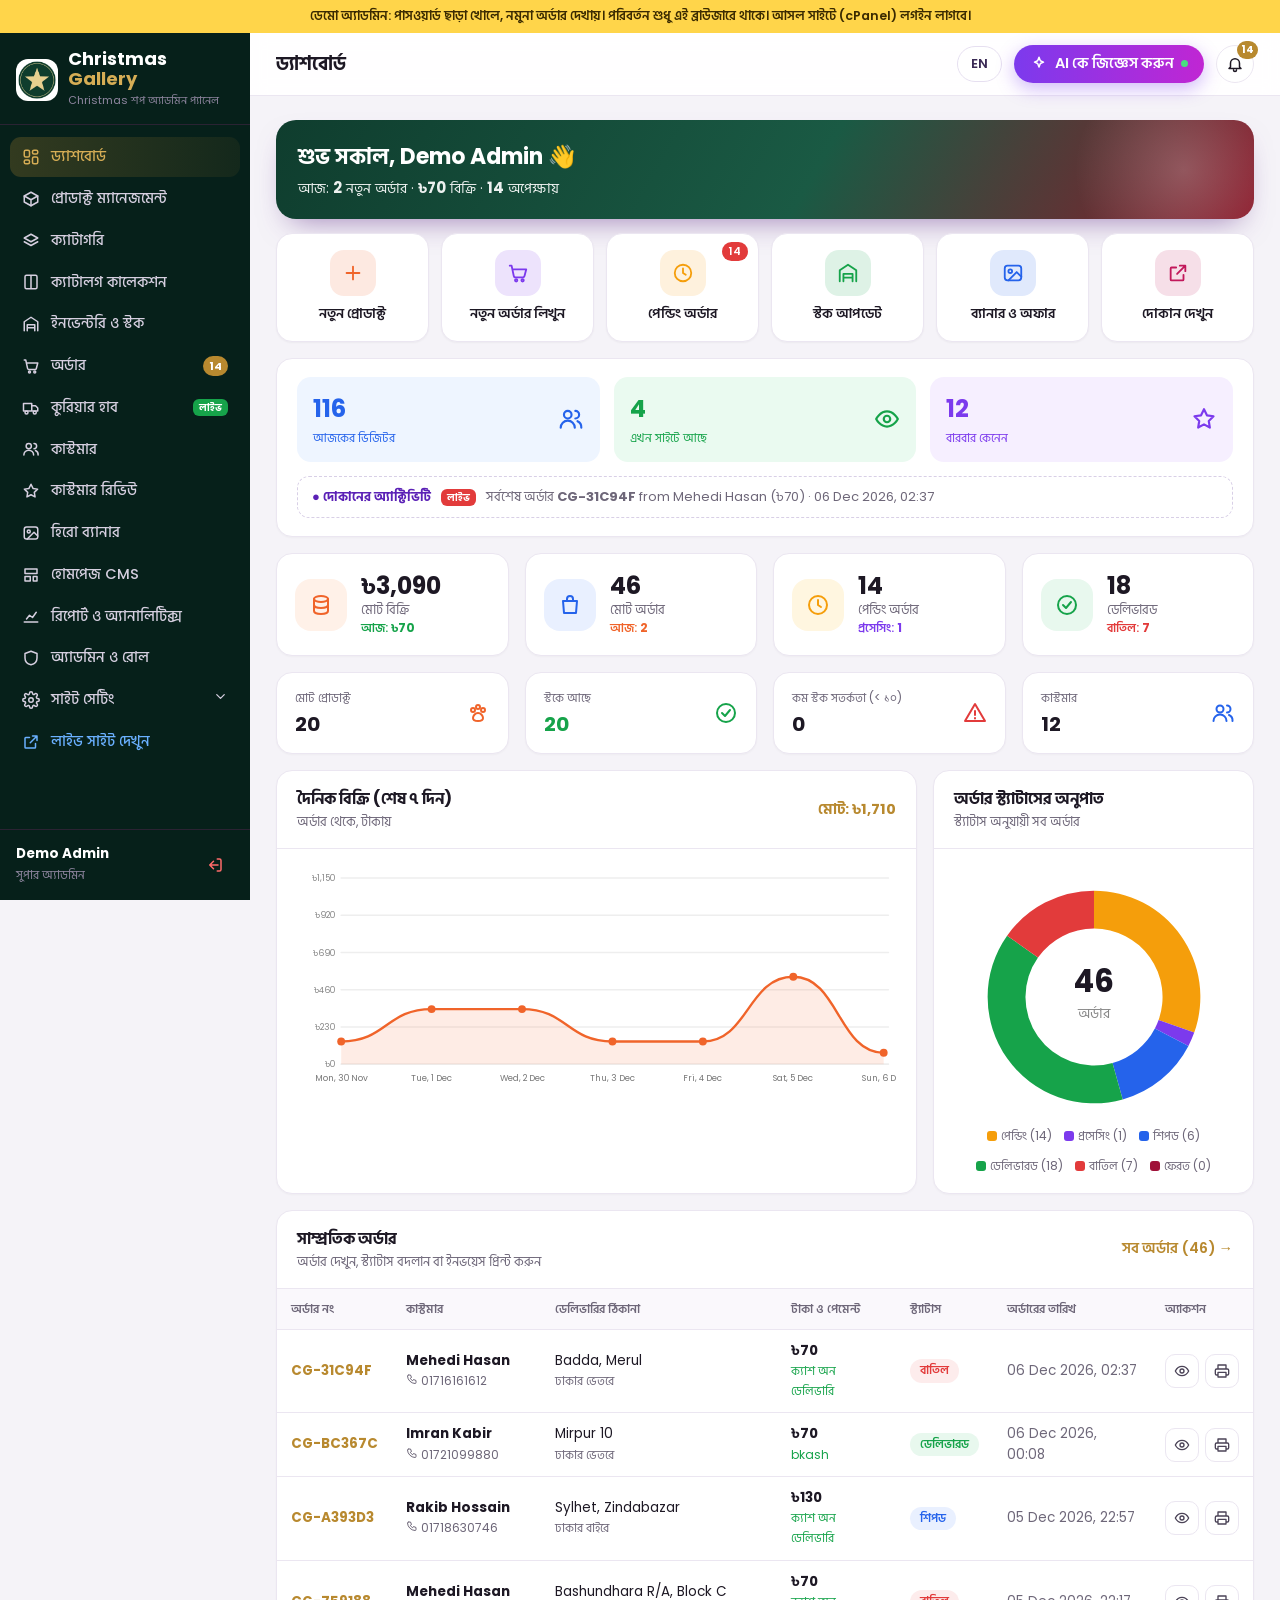
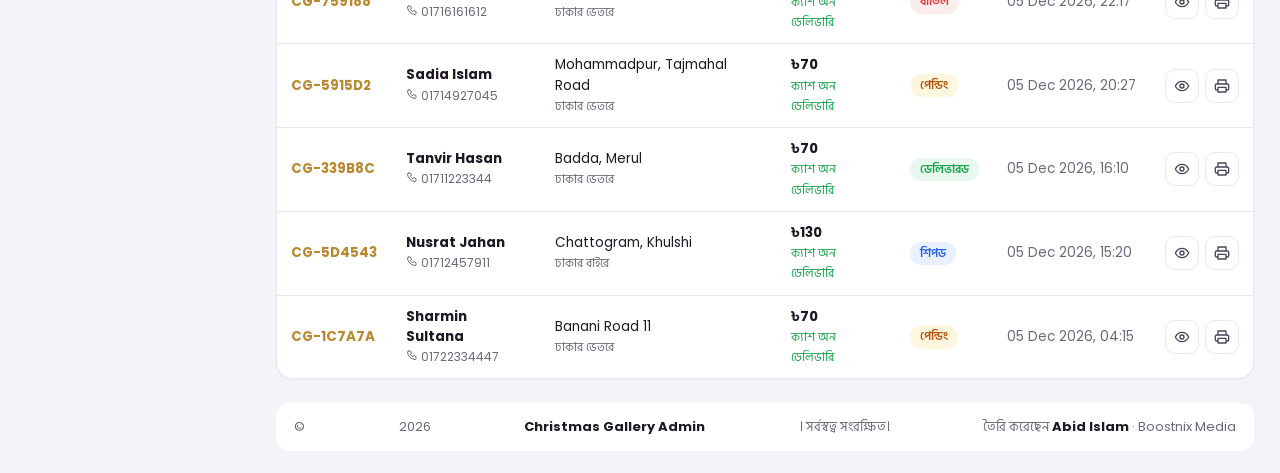
==== admin/index.html @ 92d1dad2 "v3: premium redesign, shared admin panel (same as all shops), GitHub Pages live site with WhatsApp c" ====
<!doctype html>
<html lang="en">
<head>
<meta charset="utf-8">
<meta name="viewport" content="width=device-width,initial-scale=1">
<meta name="robots" content="noindex,nofollow">
<title>Christmas Gallery Admin</title>
<link rel="icon" href="../favicon.png">
<link rel="preconnect" href="https://fonts.googleapis.com"><link rel="preconnect" href="https://fonts.gstatic.com" crossorigin>
<link href="https://fonts.googleapis.com/css2?family=Poppins:wght@400;500;600;700;800&family=Hind+Siliguri:wght@400;500;600;700&display=swap" rel="stylesheet">
<link rel="stylesheet" href="admin.css?v=2.2">
</head>
<body>
<div class="demo" id="demoBar" hidden>DEMO ADMIN: opens without a password and uses sample orders. Changes are saved only in this browser. On your real site (cPanel) the admin needs a login.</div>

<section id="login" class="login-wrap" hidden>
 <form class="login" id="loginForm">
  <img src="../img/logo-mark.webp" alt="Christmas Gallery">
  <h2>Christmas Gallery Admin</h2>
  <p id="loginHint">Sign in to manage your shop</p>
  <div id="setupName" hidden><input name="name" placeholder="Your name"></div>
  <input name="user" placeholder="Username" autocomplete="username" required>
  <input name="pass" type="password" placeholder="Password" autocomplete="current-password" required minlength="8">
  <button class="btn" style="width:100%">Sign in</button>
  <div class="err" id="loginErr"></div>
 </form>
</section>

<div id="app" class="app" hidden>
 <aside class="side" id="side">
  <a class="brand" href="#dashboard"><img src="../img/logo-mark.webp" alt=""><span><b class="notr">Christmas <em>Gallery</em></b><small>Christmas Shop Admin Panel</small></span></a>
  <nav id="nav"></nav>
  <div class="me"><div><b id="meName">Admin</b><small id="meRole">Super Admin</small></div><button class="ic" title="Log out" onclick="logout()"><svg viewBox="0 0 24 24"><path d="M15 4h3a2 2 0 0 1 2 2v12a2 2 0 0 1-2 2h-3M10 17l-5-5 5-5M5 12h11"/></svg></button></div>
 </aside>
 <div class="shade" onclick="document.body.classList.remove('nav-open')"></div>
 <div class="main">
  <header class="topbar">
   <button class="ic menu" onclick="document.body.classList.toggle('nav-open')" aria-label="Menu"><svg viewBox="0 0 24 24"><path d="M4 6h16M4 12h16M4 18h16"/></svg></button>
   <h1 id="pageTitle">Dashboard</h1>
   <button class="lang-btn" id="langBtn" onclick="setLang(PV_LANG==='bn'?'en':'bn')" title="Language">EN</button>
   <button class="ai-btn" onclick="askAI()"><svg viewBox="0 0 24 24"><path d="M12 3l1.8 4.7L18 9.5l-4.2 1.8L12 16l-1.8-4.7L6 9.5l4.2-1.8z"/></svg>Ask AI<i></i></button>
   <div class="bell-wrap"><button class="ic bell" onclick="toggleBell()" aria-label="Notifications"><svg viewBox="0 0 24 24"><path d="M6 16V11a6 6 0 1 1 12 0v5l2 2H4zM10 20a2 2 0 0 0 4 0"/></svg><b id="bellN" hidden>0</b></button><div class="bell-pop" id="bellPop" hidden></div></div>
  </header>
  <main id="view" class="view"></main>
  <footer class="foot">© <span id="yr"></span> <b>Christmas Gallery Admin</b>. All rights reserved.<span>Developed by <b>Abid Islam</b> · Boostnix Media</span></footer>
 </div>
</div>

<nav class="tabbar" id="tabbar">
 <a href="#dashboard" data-r="dashboard"><svg viewBox="0 0 24 24"><path d="M4 11l8-7 8 7v9h-5v-6H9v6H4z"/></svg><span>Home</span></a>
 <a href="#orders" data-r="orders"><svg viewBox="0 0 24 24"><path d="M3 4h2l2.4 11.2a2 2 0 0 0 2 1.6h7.7a2 2 0 0 0 2-1.5L21 8H6"/></svg><span>Orders</span><b id="tbN" hidden></b></a>
 <a href="#product/new" class="add" data-r="product"><svg viewBox="0 0 24 24"><path d="M12 5v14M5 12h14"/></svg><span>Add</span></a>
 <a href="#products" data-r="products"><svg viewBox="0 0 24 24"><path d="M21 8l-9-5-9 5 9 5 9-5zM3 8v8l9 5 9-5V8M12 13v8"/></svg><span>Products</span></a>
 <a href="#" onclick="document.body.classList.toggle('nav-open');return false"><svg viewBox="0 0 24 24"><path d="M4 6h16M4 12h16M4 18h16"/></svg><span>More</span></a>
</nav>
<div class="modal" id="modal" hidden><div class="modal-bg" onclick="closeModal()"></div><div class="modal-box" id="modalBox"></div></div>
<div class="toast" id="toast"></div>
<script src="bn.js?v=2.2"></script>
<script>document.getElementById("langBtn").textContent=PV_LANG==="bn"?"EN":"বাংলা"</script>
<script src="admin.js?v=2.2"></script>
<script src="admin2.js?v=2.2"></script>
</body>
</html>
---- admin/admin.css ----
[hidden]{display:none!important}
:root{--pu:#0f3d2e;--pu2:#1a5a44;--ac:#b8892f;--ac2:#d6ad55;--mg:#8c1a2b;--side:#06201a;--side2:#0d3125;--bg:#f5f3f8;--card:#fff;--line:#ebe6f1;--mu:#6e6779;--ink:#1d1824;--gr:#16a34a;--gr2:#e8f8ee;--rd:#e23b3b;--rd2:#fdecec;--yl:#f59e0b;--yl2:#fff6e0;--bl:#2563eb;--bl2:#e9f0ff;--vi:#7c3aed;--vi2:#f2ebff;--r:16px}
*{box-sizing:border-box}html,body{margin:0}body{font:14px/1.5 Poppins,system-ui,sans-serif;background:var(--bg);color:var(--ink)}
button,input,select,textarea{font:inherit;color:inherit}a{color:var(--pu)}svg{width:18px;height:18px;fill:none;stroke:currentColor;stroke-width:2;stroke-linecap:round;stroke-linejoin:round;flex:none}
.demo{background:#ffd54a;color:#3a2a00;text-align:center;padding:7px 12px;font-weight:600;font-size:12.5px;position:relative;z-index:60}
/* login */
.login-wrap{min-height:100vh;display:grid;place-items:center;background:radial-gradient(circle at 20% 10%,#e7efe9,transparent 50%),var(--bg);padding:20px}
.login{width:min(400px,100%);background:#fff;border-radius:24px;padding:30px;box-shadow:0 30px 70px rgba(60,20,90,.14);text-align:center;display:grid;gap:10px}
.login img{width:84px;margin:0 auto}.login h2{margin:0}.login p{margin:0 0 6px;color:var(--mu)}
input,select,textarea{width:100%;padding:10px 12px;border:1px solid var(--line);border-radius:12px;background:#fff;outline:none;transition:.15s}
input:focus,select:focus,textarea:focus{border-color:var(--ac);box-shadow:0 0 0 3px rgba(184,137,47,.12)}textarea{min-height:90px;resize:vertical}
.err{color:var(--rd);min-height:18px;font-size:13px}
/* layout */
.app{display:flex;min-height:100vh}
.side{width:250px;background:var(--side);color:#cfc8da;position:fixed;inset:0 auto 0 0;display:flex;flex-direction:column;z-index:40}
.brand{display:flex;gap:10px;align-items:center;padding:16px 16px 14px;border-bottom:1px solid #2a2333;text-decoration:none}
.brand img{width:42px;height:42px;border-radius:12px;background:#fff;padding:2px}.brand b{display:block;color:#fff;font-size:18px;line-height:1.1}.brand em{font-style:normal;color:var(--ac2)}.brand small{color:#8f86a0;font-size:11px}
#nav{flex:1;overflow-y:auto;padding:12px 10px;scrollbar-width:thin;scrollbar-color:#3a3146 transparent}
.nv{display:flex;align-items:center;gap:11px;padding:9px 12px;border-radius:11px;color:#d6cfe0;text-decoration:none;font-weight:500;font-size:13.5px;margin-bottom:2px;cursor:pointer;border:0;background:none;width:100%;text-align:left}
.nv:hover{background:var(--side2);color:#fff}.nv.on{background:linear-gradient(90deg,rgba(184,137,47,.25),rgba(184,137,47,.08));color:var(--ac2)}
.nv .bd{margin-left:auto;background:var(--ac);color:#fff;font-size:11px;font-weight:700;border-radius:99px;min-width:20px;height:20px;display:grid;place-items:center;padding:0 6px}.nv .live{margin-left:auto;background:var(--gr);color:#fff;font-size:10px;font-weight:700;border-radius:6px;padding:1px 6px}
.nv .chev{margin-left:auto;transition:.2s}.grp.open .chev{transform:rotate(180deg)}
.sub{display:none;padding:2px 0 6px 16px;border-left:1px solid #2f2738;margin:0 0 4px 22px}.grp.open .sub{display:block}.sub .nv{font-size:13px;padding:7px 10px}
.nv.store{color:#6ab0ff}
.me{display:flex;align-items:center;justify-content:space-between;padding:14px 16px;border-top:1px solid #2a2333}.me b{color:#fff;display:block;font-size:13.5px}.me small{color:#8f86a0;font-size:11.5px}
.ic{border:0;background:none;cursor:pointer;width:38px;height:38px;border-radius:12px;display:grid;place-items:center;color:inherit}.me .ic{color:#ff6b6b}
.main{flex:1;margin-left:250px;min-width:0;display:flex;flex-direction:column}
.topbar{position:sticky;top:0;z-index:30;background:rgba(255,255,255,.92);backdrop-filter:blur(8px);border-bottom:1px solid var(--line);display:flex;align-items:center;gap:12px;padding:12px 26px}
.topbar h1{font-size:19px;margin:0;flex:1;white-space:nowrap;overflow:hidden;text-overflow:ellipsis}.menu{display:none}
.ai-btn{display:flex;gap:7px;align-items:center;border:0;border-radius:99px;padding:8px 16px;background:linear-gradient(90deg,#7c3aed,#c026d3);color:#fff;font-weight:600;cursor:pointer;box-shadow:0 6px 18px rgba(124,58,237,.35)}.ai-btn i{width:7px;height:7px;border-radius:50%;background:#4ade80}
.bell-wrap{position:relative}.bell{background:#fff;border:1px solid var(--line);border-radius:50%}.bell b{position:absolute;top:-4px;right:-4px;background:var(--ac);color:#fff;font-size:10.5px;min-width:18px;height:18px;border-radius:99px;display:grid;place-items:center;padding:0 4px}
.bell-pop{position:absolute;right:0;top:46px;width:320px;background:#fff;border:1px solid var(--line);border-radius:16px;box-shadow:0 20px 50px rgba(0,0,0,.15);padding:8px;max-height:420px;overflow:auto}
.bell-pop a{display:flex;gap:10px;padding:10px;border-radius:10px;text-decoration:none;color:var(--ink);font-size:13px}.bell-pop a:hover{background:var(--bg)}.bell-pop small{color:var(--mu);display:block}
.view{padding:24px 26px;flex:1}
.foot{margin:0 26px 22px;background:#fff;border-radius:14px;padding:14px 18px;display:flex;justify-content:space-between;gap:10px;flex-wrap:wrap;color:var(--mu);font-size:13px}.foot b{color:var(--ink)}
/* common */
.ph{display:flex;align-items:flex-start;justify-content:space-between;gap:14px;flex-wrap:wrap;margin-bottom:18px}.ph h2{margin:0;font-size:20px}.ph p{margin:2px 0 0;color:var(--mu);font-size:13px}
.crumb{font-size:12.5px;color:var(--mu);margin-bottom:6px}.crumb b{color:var(--ac)}
.card{background:var(--card);border:1px solid var(--line);border-radius:var(--r);box-shadow:0 1px 2px rgba(20,10,30,.03)}
.card-h{display:flex;justify-content:space-between;align-items:center;gap:12px;padding:16px 20px;border-bottom:1px solid var(--line);flex-wrap:wrap}.card-h h3{margin:0;font-size:16px}.card-h p{margin:2px 0 0;color:var(--mu);font-size:12.5px}
.card-b{padding:18px 20px}
.btn{display:inline-flex;align-items:center;justify-content:center;gap:7px;border:0;border-radius:12px;padding:10px 16px;background:linear-gradient(90deg,var(--ac),var(--ac2));color:#fff;font-weight:600;cursor:pointer;text-decoration:none;white-space:nowrap;box-shadow:0 6px 16px rgba(184,137,47,.25)}
.btn.s{padding:7px 12px;font-size:13px;border-radius:10px;box-shadow:none}.btn.w{background:#fff;color:var(--ink);border:1px solid var(--line);box-shadow:none}.btn.dk{background:#1d1824;box-shadow:none}.btn.gr{background:var(--gr);box-shadow:none}.btn.rd{background:#fff;color:var(--rd);border:1px solid #f6caca;box-shadow:none}.btn.vi{background:linear-gradient(90deg,#7c3aed,#c026d3);box-shadow:none}
.btn:disabled{opacity:.6;cursor:wait}
.grid{display:grid;gap:16px}.g4{grid-template-columns:repeat(4,1fr)}.g3{grid-template-columns:repeat(3,1fr)}.g2{grid-template-columns:repeat(2,1fr)}.g21{grid-template-columns:2fr 1fr}
.stat{display:flex;gap:14px;align-items:center;padding:18px}.stat .ico{width:52px;height:52px;border-radius:16px;display:grid;place-items:center;flex:none}.stat .ico svg{width:24px;height:24px}
.stat b{font-size:24px;display:block;line-height:1.2}.stat small{color:var(--mu);font-size:12.5px;display:block}.stat em{font-style:normal;font-size:12px;font-weight:600}
.mini{padding:14px 18px;display:flex;justify-content:space-between;align-items:center}.mini small{color:var(--mu);font-size:12px}.mini b{font-size:20px;display:block}
.vis{display:grid;grid-template-columns:repeat(3,1fr);gap:14px}.vis>div{border-radius:14px;padding:14px 16px;display:flex;justify-content:space-between;align-items:center}.vis b{font-size:24px;display:block}.vis small{font-size:12px}
.feed{margin-top:14px;border:1px dashed #d8cfe6;border-radius:12px;padding:10px 14px;font-size:13px;color:var(--mu);display:flex;gap:10px;align-items:center}.feed .lv{background:var(--rd);color:#fff;font-size:10px;font-weight:700;border-radius:6px;padding:1px 6px}
.tbl{width:100%;border-collapse:collapse}.tbl th{text-align:left;font-size:12px;color:var(--mu);font-weight:600;padding:11px 14px;background:#faf8fc;border-bottom:1px solid var(--line);white-space:nowrap}
.tbl td{padding:11px 14px;border-bottom:1px solid var(--line);vertical-align:middle;font-size:13.5px}.tbl tr:last-child td{border-bottom:0}.tbl tr:hover td{background:#fdfbff}
.tw{overflow-x:auto}.tbl .th{width:52px;height:52px;border-radius:12px;object-fit:contain;background:#f6f2fa;display:block}.tbl .ph0{width:52px;height:52px;border-radius:12px;background:#f3eefa;display:grid;place-items:center;font-size:10px;color:var(--mu);text-align:center;line-height:1.1;padding:2px}
.on-no{color:var(--ac);font-weight:700}.mu{color:var(--mu)}.sm{font-size:12px}.b{font-weight:600}
.pill{display:inline-block;font-size:11.5px;font-weight:600;border-radius:99px;padding:3px 10px;white-space:nowrap}
.st-pending{background:var(--yl2);color:#b45309}.st-processing{background:var(--vi2);color:var(--vi)}.st-shipped{background:var(--bl2);color:var(--bl)}.st-delivered{background:var(--gr2);color:var(--gr)}.st-cancelled,.st-returned{background:var(--rd2);color:var(--rd)}
.tag{display:inline-block;font-size:11px;font-weight:600;border-radius:7px;padding:2px 8px;background:#f2eef7;color:#4b4357;margin:1px}.tag.o{background:#fff0e8;color:var(--ac)}.tag.r{background:var(--rd2);color:var(--rd)}.tag.g{background:var(--gr2);color:var(--gr)}.tag.v{background:var(--vi2);color:var(--vi)}
.disc{background:var(--ac);color:#fff;font-size:10.5px;font-weight:700;border-radius:5px;padding:1px 5px;margin-left:4px}
.acts{display:flex;gap:6px}.acts button,.acts a{width:34px;height:34px;border-radius:10px;border:1px solid var(--line);background:#fff;display:grid;place-items:center;cursor:pointer;color:#4b4357}.acts .dl{color:var(--rd);background:#fff6f6;border-color:#fbe1e1}.acts svg{width:16px;height:16px}
.filters{display:flex;gap:8px;flex-wrap:wrap;align-items:center}.filters input,.filters select{width:auto;min-width:140px;padding:8px 11px;font-size:13px}
.tabs{display:flex;gap:6px;flex-wrap:wrap}.tabs button{border:1px solid var(--line);background:#fff;border-radius:99px;padding:7px 14px;cursor:pointer;font-size:13px;font-weight:500}.tabs button.on{background:var(--ink);color:#fff;border-color:var(--ink)}.tabs small{opacity:.6;margin-left:4px}
.empty{padding:40px;text-align:center;color:var(--mu)}
.fld{display:grid;gap:6px}.fld label,.lbl{font-size:12.5px;font-weight:600;color:#3d3547}.fld .hint,.hint{font-size:12px;color:var(--mu)}.fld label i{font-style:normal;color:var(--mu);font-weight:400}
.form{display:grid;gap:16px}.row{display:grid;gap:14px}.r2{grid-template-columns:1fr 1fr}.r3{grid-template-columns:repeat(3,1fr)}.r4{grid-template-columns:repeat(4,1fr)}.r31{grid-template-columns:3fr 1fr}
.box{border:1px solid var(--line);border-radius:14px;padding:16px;background:#fcfbfe}
.chk{display:flex;gap:18px;flex-wrap:wrap;background:#faf7f2;border-radius:12px;padding:12px 14px}.chk label{display:flex;gap:8px;align-items:center;font-weight:500;cursor:pointer}.chk input{width:18px;height:18px;accent-color:var(--ac)}
.sw{position:relative;width:44px;height:24px;flex:none}.sw input{opacity:0;width:0;height:0}.sw span{position:absolute;inset:0;background:#d8d2e0;border-radius:99px;transition:.2s;cursor:pointer}.sw span:before{content:"";position:absolute;width:18px;height:18px;left:3px;top:3px;background:#fff;border-radius:50%;transition:.2s}.sw input:checked+span{background:var(--gr)}.sw input:checked+span:before{transform:translateX(20px)}
.swrow{display:flex;justify-content:space-between;align-items:center;gap:14px;padding:12px 0;border-bottom:1px solid var(--line)}.swrow:last-child{border-bottom:0}.swrow small{display:block;color:var(--mu);font-size:12px}
.chips{display:flex;gap:6px;flex-wrap:wrap;align-items:center}.chip{display:inline-flex;align-items:center;gap:6px;border:1px solid var(--line);background:#fff;border-radius:9px;padding:4px 9px;font-size:12.5px;cursor:pointer}.chip i{width:10px;height:10px;border-radius:50%;border:1px solid #0002}.chip.on{border-color:var(--ac);background:#fff3ec}.chip .x{color:var(--rd);font-weight:700}
.gal{border:1px solid var(--line);border-radius:14px;padding:14px;background:#fff;display:grid;grid-template-columns:96px 1fr;gap:14px;align-items:start}.gal .pv{width:96px;height:96px;border-radius:12px;background:#f3eefa;overflow:hidden;display:grid;place-items:center;color:var(--mu);font-size:11px}.gal .pv img{width:100%;height:100%;object-fit:contain;background:#fff}
.add-more{border:2px dashed var(--ac);color:var(--ac);background:#fff8f4;border-radius:12px;padding:10px 16px;font-weight:700;cursor:pointer}
.aibox{display:flex;justify-content:space-between;align-items:center;gap:12px;background:linear-gradient(90deg,#f6efff,#fdf0ff);border:1px solid #e6d5fb;border-radius:14px;padding:14px 16px}.aibox b{color:#5b21b6}.aibox small{display:block;color:#7c3aed}
.note{background:var(--bl2);color:#1e3a8a;border-radius:12px;padding:12px 14px;font-size:13px}.note.g{background:var(--gr2);color:#14532d}.note.y{background:var(--yl2);color:#7c4a03}
.qn{display:flex;gap:6px;align-items:center}.qn button{width:30px;height:30px;border-radius:9px;border:1px solid var(--line);background:#fff;cursor:pointer}.qn input{width:70px;text-align:center;padding:6px}
.ban{display:grid;grid-template-columns:repeat(auto-fill,minmax(280px,1fr));gap:16px}.ban .card img{width:100%;aspect-ratio:16/7;object-fit:cover;border-radius:14px 14px 0 0;display:block;background:#f3eefa}
.bars{display:flex;align-items:flex-end;gap:6px;height:200px;padding-top:10px}.bars div{flex:1;background:linear-gradient(var(--ac2),var(--ac));border-radius:6px 6px 0 0;min-height:2px;position:relative}.bars div:hover:after{content:attr(data-t);position:absolute;bottom:100%;left:50%;transform:translateX(-50%);background:#1d1824;color:#fff;font-size:11px;padding:3px 7px;border-radius:6px;white-space:nowrap}
.hbar{display:grid;grid-template-columns:150px 1fr 90px;gap:10px;align-items:center;font-size:13px;margin:8px 0}.hbar i{display:block;height:10px;border-radius:99px;background:linear-gradient(90deg,var(--pu2),var(--ac))}
.legend{display:flex;gap:12px;flex-wrap:wrap;justify-content:center;font-size:12px;color:var(--mu)}.legend i{display:inline-block;width:10px;height:10px;border-radius:3px;margin-right:4px;vertical-align:-1px}
/* modal + toast */
.modal{position:fixed;inset:0;z-index:80;display:grid;place-items:center;padding:16px}.modal-bg{position:absolute;inset:0;background:rgba(22,12,32,.5)}
.modal-box{position:relative;background:#fff;border-radius:20px;width:min(720px,100%);max-height:92vh;overflow:auto;box-shadow:0 30px 80px rgba(0,0,0,.3)}
.modal-box.wide{width:min(980px,100%)}.mh{display:flex;justify-content:space-between;align-items:center;padding:16px 20px;border-bottom:1px solid var(--line);position:sticky;top:0;background:#fff;z-index:2}.mh h3{margin:0;font-size:17px}.mb{padding:18px 20px}.mf{display:flex;gap:8px;justify-content:flex-end;padding:14px 20px;border-top:1px solid var(--line);position:sticky;bottom:0;background:#fff}
.toast{position:fixed;left:50%;bottom:26px;transform:translate(-50%,20px);background:#1d1824;color:#fff;padding:11px 18px;border-radius:12px;opacity:0;transition:.3s;pointer-events:none;z-index:99;font-size:13.5px}.toast.on{opacity:1;transform:translate(-50%,0)}
.pick{max-height:320px;overflow:auto;border:1px solid var(--line);border-radius:12px}.pick label{display:flex;gap:10px;align-items:center;padding:8px 12px;border-bottom:1px solid var(--line);cursor:pointer;font-size:13px}.pick input{width:16px;height:16px}
.kv{display:grid;grid-template-columns:140px 1fr;gap:6px 12px;font-size:13.5px}.kv span{color:var(--mu)}
@media(max-width:1200px){.g4{grid-template-columns:repeat(2,1fr)}.r4{grid-template-columns:1fr 1fr}}
@media(max-width:960px){.side{transform:translateX(-100%);transition:.25s}.nav-open .side{transform:none}.nav-open .shade{position:fixed;inset:0;background:rgba(0,0,0,.4);z-index:35}.main{margin-left:0}.menu{display:grid}.g21,.g3,.g2{grid-template-columns:1fr}.vis{grid-template-columns:1fr}.topbar{padding:10px 14px}.view{padding:16px 14px}.foot{margin:0 14px 16px}}
@media(max-width:640px){.g4{grid-template-columns:1fr 1fr}.r2,.r3,.r4,.r31{grid-template-columns:1fr}.ai-btn{padding:8px 11px;font-size:0;gap:0}.ai-btn svg{width:18px;height:18px}.ai-btn i{display:none}.stat{padding:14px;gap:10px}.stat .ico{width:42px;height:42px}.stat b{font-size:19px}.gal{grid-template-columns:72px 1fr}.gal .pv{width:72px;height:72px}.hbar{grid-template-columns:100px 1fr 70px}.kv{grid-template-columns:110px 1fr}}
@media print{.side,.topbar,.foot,.demo{display:none}.main{margin:0}}
.is-demo .side{top:33px}.is-demo .topbar{top:0}
.stat em b{display:inline;font-size:inherit;line-height:inherit}.stat em{display:block}.row{align-items:start}
.tbl td:first-child a,.tbl td:first-child b{white-space:nowrap}

.lang-btn{border:1.5px solid #e6dff0;background:#fff;border-radius:999px;padding:7px 13px;font:600 13px "Hind Siliguri",Poppins,sans-serif;cursor:pointer;color:#3a2a55;margin-left:auto}
.lang-btn+.ai-btn{margin-left:0}
html[lang=bn] body{font-family:Poppins,"Hind Siliguri",sans-serif}
html[lang=bn] button,html[lang=bn] input,html[lang=bn] select,html[lang=bn] textarea{font-family:inherit}

/* ---- easy dashboard + phone tab bar ---- */
.hello{display:flex;align-items:center;justify-content:space-between;gap:12px;margin-bottom:14px;padding:20px 22px;border-radius:20px;color:#fff;background:linear-gradient(120deg,var(--pu),var(--pu2) 55%,var(--mg));box-shadow:0 14px 30px -14px rgba(91,42,134,.6);position:relative;overflow:hidden}
.hello:after{content:"";position:absolute;right:-40px;top:-60px;width:220px;height:220px;border-radius:50%;background:radial-gradient(circle,rgba(255,255,255,.22),transparent 70%)}
.hello h2{margin:0;font-size:22px}.hello p{margin:4px 0 0;opacity:.92;font-size:14px}.hello b{font-size:15px}
.qa{display:grid;grid-template-columns:repeat(6,1fr);gap:12px;margin-bottom:16px}
.qa-b{position:relative;display:flex;flex-direction:column;align-items:center;gap:8px;padding:16px 8px;border-radius:16px;border:1px solid var(--line);background:#fff;cursor:pointer;font-weight:600;font-size:13.5px;color:var(--ink);transition:.15s;box-shadow:0 1px 2px rgba(20,10,30,.04)}
.qa-b:hover{transform:translateY(-2px);box-shadow:0 10px 22px -12px var(--c);border-color:var(--c)}
.qa-b i{width:46px;height:46px;border-radius:14px;display:grid;place-items:center;background:color-mix(in srgb,var(--c) 14%,#fff);color:var(--c)}
.qa-b i svg{width:22px;height:22px}
.qa-b em{position:absolute;top:8px;right:10px;font-style:normal;background:var(--rd);color:#fff;border-radius:99px;font-size:11px;padding:1px 7px}
.tabbar{display:none}
@media(max-width:1200px){.qa{grid-template-columns:repeat(3,1fr)}}
@media(max-width:960px){
 .tabbar{display:flex;position:fixed;left:0;right:0;bottom:0;z-index:34;background:#fff;border-top:1px solid var(--line);box-shadow:0 -8px 24px -12px rgba(30,10,60,.2);padding:6px 4px calc(6px + env(safe-area-inset-bottom))}
 .tabbar a{flex:1;display:flex;flex-direction:column;align-items:center;gap:2px;color:var(--mu);text-decoration:none;font-size:11.5px;font-weight:600;position:relative;padding:4px 0}
 .tabbar a svg{width:22px;height:22px}.tabbar a.on{color:var(--ac)}
 .tabbar a.add svg{width:26px;height:26px;color:#fff;background:linear-gradient(135deg,var(--ac),var(--ac2));border-radius:50%;padding:9px;box-sizing:content-box;margin-top:-22px;box-shadow:0 8px 18px -6px rgba(184,137,47,.7)}
 .tabbar b{position:absolute;top:0;left:55%;background:var(--rd);color:#fff;border-radius:99px;font-size:10px;padding:0 6px;line-height:16px}
 .main{padding-bottom:76px}.toast{bottom:88px!important}
}
@media(max-width:640px){.qa{grid-template-columns:repeat(3,1fr);gap:8px}.qa-b{padding:12px 4px;font-size:12px}.qa-b i{width:40px;height:40px}.hello{padding:16px}.hello h2{font-size:18px}}
html[lang=bn] body{font-size:14.5px}html[lang=bn] .nv{font-size:14.5px}
@media(max-width:640px){.vis{grid-template-columns:repeat(3,1fr)!important;gap:8px}.vis>div{flex-direction:column;align-items:flex-start;gap:4px;padding:10px}.vis>div svg{display:none}.vis b{font-size:20px}.vis small{font-size:11px;line-height:1.3}}
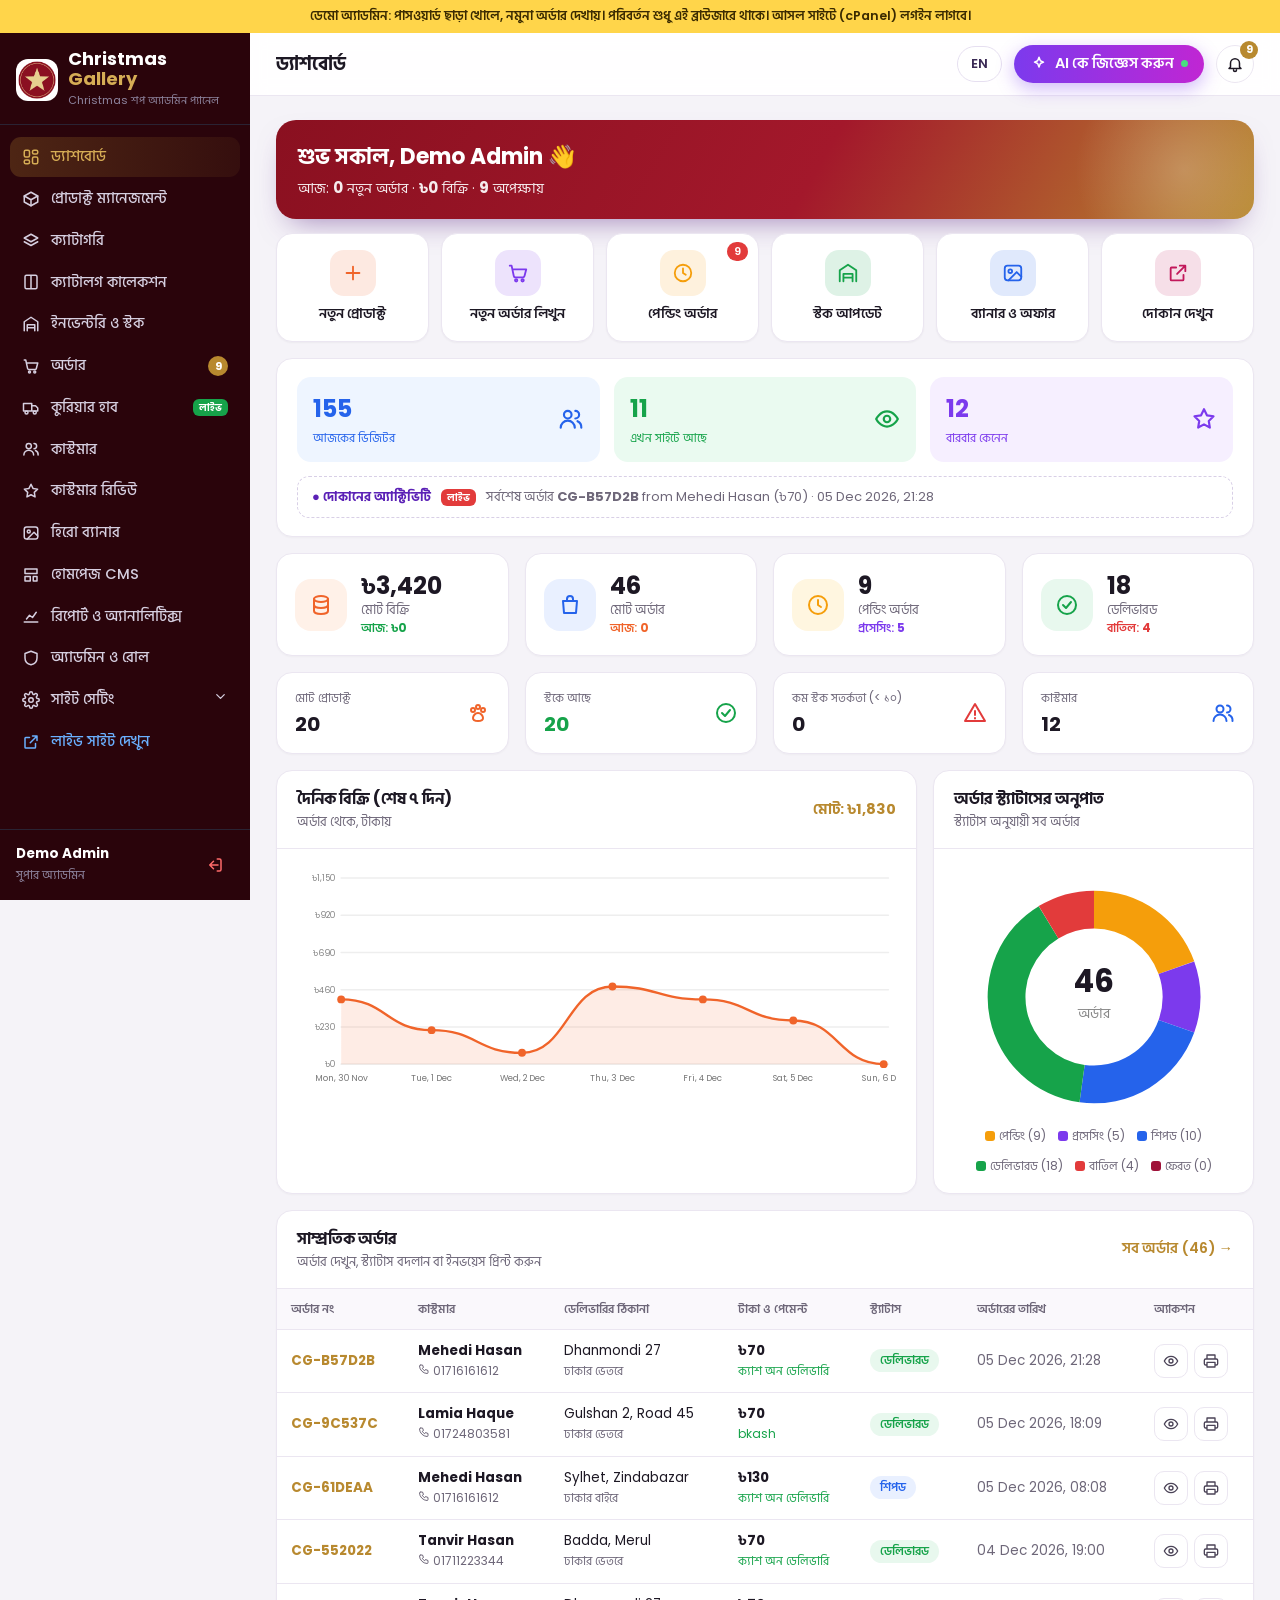
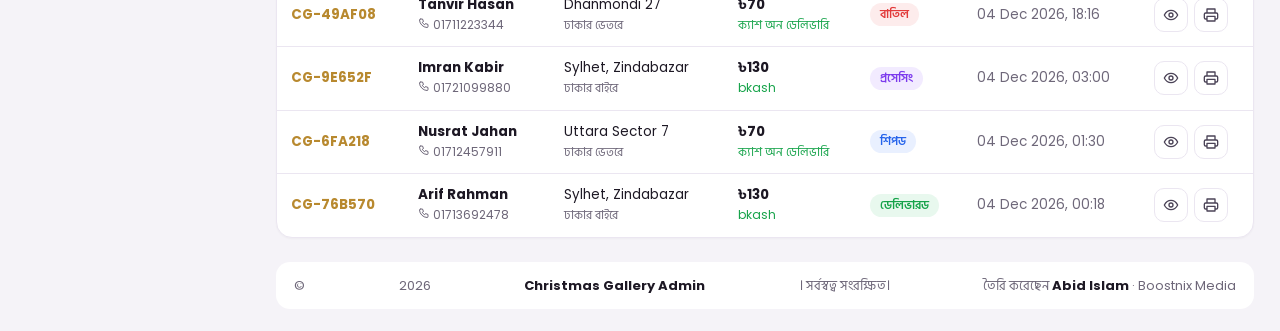
==== commit 11c36970: "Red Christmas luxury theme, password show/hide in admin" ====
--- a/admin/index.html
+++ b/admin/index.html
@@ -55,9 +55,11 @@
 </nav>
 <div class="modal" id="modal" hidden><div class="modal-bg" onclick="closeModal()"></div><div class="modal-box" id="modalBox"></div></div>
 <div class="toast" id="toast"></div>
+<script>window.PV_PREFIX = "cgd"; /* demo storage name: give every shop its own (e.g. "cgd", "llx", "jbz") */</script>
 <script src="bn.js?v=2.2"></script>
 <script>document.getElementById("langBtn").textContent=PV_LANG==="bn"?"EN":"বাংলা"</script>
 <script src="admin.js?v=2.2"></script>
 <script src="admin2.js?v=2.2"></script>
+<script src="pwd-eye.js?v=1"></script>
 </body>
 </html>
--- a/admin/admin.css
+++ b/admin/admin.css
@@ -1,10 +1,10 @@
 [hidden]{display:none!important}
-:root{--pu:#0f3d2e;--pu2:#1a5a44;--ac:#b8892f;--ac2:#d6ad55;--mg:#8c1a2b;--side:#06201a;--side2:#0d3125;--bg:#f5f3f8;--card:#fff;--line:#ebe6f1;--mu:#6e6779;--ink:#1d1824;--gr:#16a34a;--gr2:#e8f8ee;--rd:#e23b3b;--rd2:#fdecec;--yl:#f59e0b;--yl2:#fff6e0;--bl:#2563eb;--bl2:#e9f0ff;--vi:#7c3aed;--vi2:#f2ebff;--r:16px}
+:root{--pu:#8a1020;--pu2:#a3182b;--ac:#b8892f;--ac2:#d6ad55;--mg:#b8892f;--side:#2a040b;--side2:#3d0812;--bg:#f5f3f8;--card:#fff;--line:#ebe6f1;--mu:#6e6779;--ink:#1d1824;--gr:#16a34a;--gr2:#e8f8ee;--rd:#e23b3b;--rd2:#fdecec;--yl:#f59e0b;--yl2:#fff6e0;--bl:#2563eb;--bl2:#e9f0ff;--vi:#7c3aed;--vi2:#f2ebff;--r:16px}
 *{box-sizing:border-box}html,body{margin:0}body{font:14px/1.5 Poppins,system-ui,sans-serif;background:var(--bg);color:var(--ink)}
 button,input,select,textarea{font:inherit;color:inherit}a{color:var(--pu)}svg{width:18px;height:18px;fill:none;stroke:currentColor;stroke-width:2;stroke-linecap:round;stroke-linejoin:round;flex:none}
 .demo{background:#ffd54a;color:#3a2a00;text-align:center;padding:7px 12px;font-weight:600;font-size:12.5px;position:relative;z-index:60}
 /* login */
-.login-wrap{min-height:100vh;display:grid;place-items:center;background:radial-gradient(circle at 20% 10%,#e7efe9,transparent 50%),var(--bg);padding:20px}
+.login-wrap{min-height:100vh;display:grid;place-items:center;background:radial-gradient(circle at 20% 10%,#f6e6e6,transparent 50%),var(--bg);padding:20px}
 .login{width:min(400px,100%);background:#fff;border-radius:24px;padding:30px;box-shadow:0 30px 70px rgba(60,20,90,.14);text-align:center;display:grid;gap:10px}
 .login img{width:84px;margin:0 auto}.login h2{margin:0}.login p{margin:0 0 6px;color:var(--mu)}
 input,select,textarea{width:100%;padding:10px 12px;border:1px solid var(--line);border-radius:12px;background:#fff;outline:none;transition:.15s}
@@ -64,7 +64,7 @@
 .form{display:grid;gap:16px}.row{display:grid;gap:14px}.r2{grid-template-columns:1fr 1fr}.r3{grid-template-columns:repeat(3,1fr)}.r4{grid-template-columns:repeat(4,1fr)}.r31{grid-template-columns:3fr 1fr}
 .box{border:1px solid var(--line);border-radius:14px;padding:16px;background:#fcfbfe}
 .chk{display:flex;gap:18px;flex-wrap:wrap;background:#faf7f2;border-radius:12px;padding:12px 14px}.chk label{display:flex;gap:8px;align-items:center;font-weight:500;cursor:pointer}.chk input{width:18px;height:18px;accent-color:var(--ac)}
-.sw{position:relative;width:44px;height:24px;flex:none}.sw input{opacity:0;width:0;height:0}.sw span{position:absolute;inset:0;background:#d8d2e0;border-radius:99px;transition:.2s;cursor:pointer}.sw span:before{content:"";position:absolute;width:18px;height:18px;left:3px;top:3px;background:#fff;border-radius:50%;transition:.2s}.sw input:checked+span{background:var(--gr)}.sw input:checked+span:before{transform:translateX(20px)}
+.sw{position:relative;display:inline-block;width:44px;height:24px;flex:none;vertical-align:middle}.sw input{opacity:0;width:0;height:0}.sw span{position:absolute;inset:0;background:#d8d2e0;border-radius:99px;transition:.2s;cursor:pointer}.sw span:before{content:"";position:absolute;width:18px;height:18px;left:3px;top:3px;background:#fff;border-radius:50%;transition:.2s}.sw input:checked+span{background:var(--gr)}.sw input:checked+span:before{transform:translateX(20px)}
 .swrow{display:flex;justify-content:space-between;align-items:center;gap:14px;padding:12px 0;border-bottom:1px solid var(--line)}.swrow:last-child{border-bottom:0}.swrow small{display:block;color:var(--mu);font-size:12px}
 .chips{display:flex;gap:6px;flex-wrap:wrap;align-items:center}.chip{display:inline-flex;align-items:center;gap:6px;border:1px solid var(--line);background:#fff;border-radius:9px;padding:4px 9px;font-size:12.5px;cursor:pointer}.chip i{width:10px;height:10px;border-radius:50%;border:1px solid #0002}.chip.on{border-color:var(--ac);background:#fff3ec}.chip .x{color:var(--rd);font-weight:700}
 .gal{border:1px solid var(--line);border-radius:14px;padding:14px;background:#fff;display:grid;grid-template-columns:96px 1fr;gap:14px;align-items:start}.gal .pv{width:96px;height:96px;border-radius:12px;background:#f3eefa;overflow:hidden;display:grid;place-items:center;color:var(--mu);font-size:11px}.gal .pv img{width:100%;height:100%;object-fit:contain;background:#fff}
